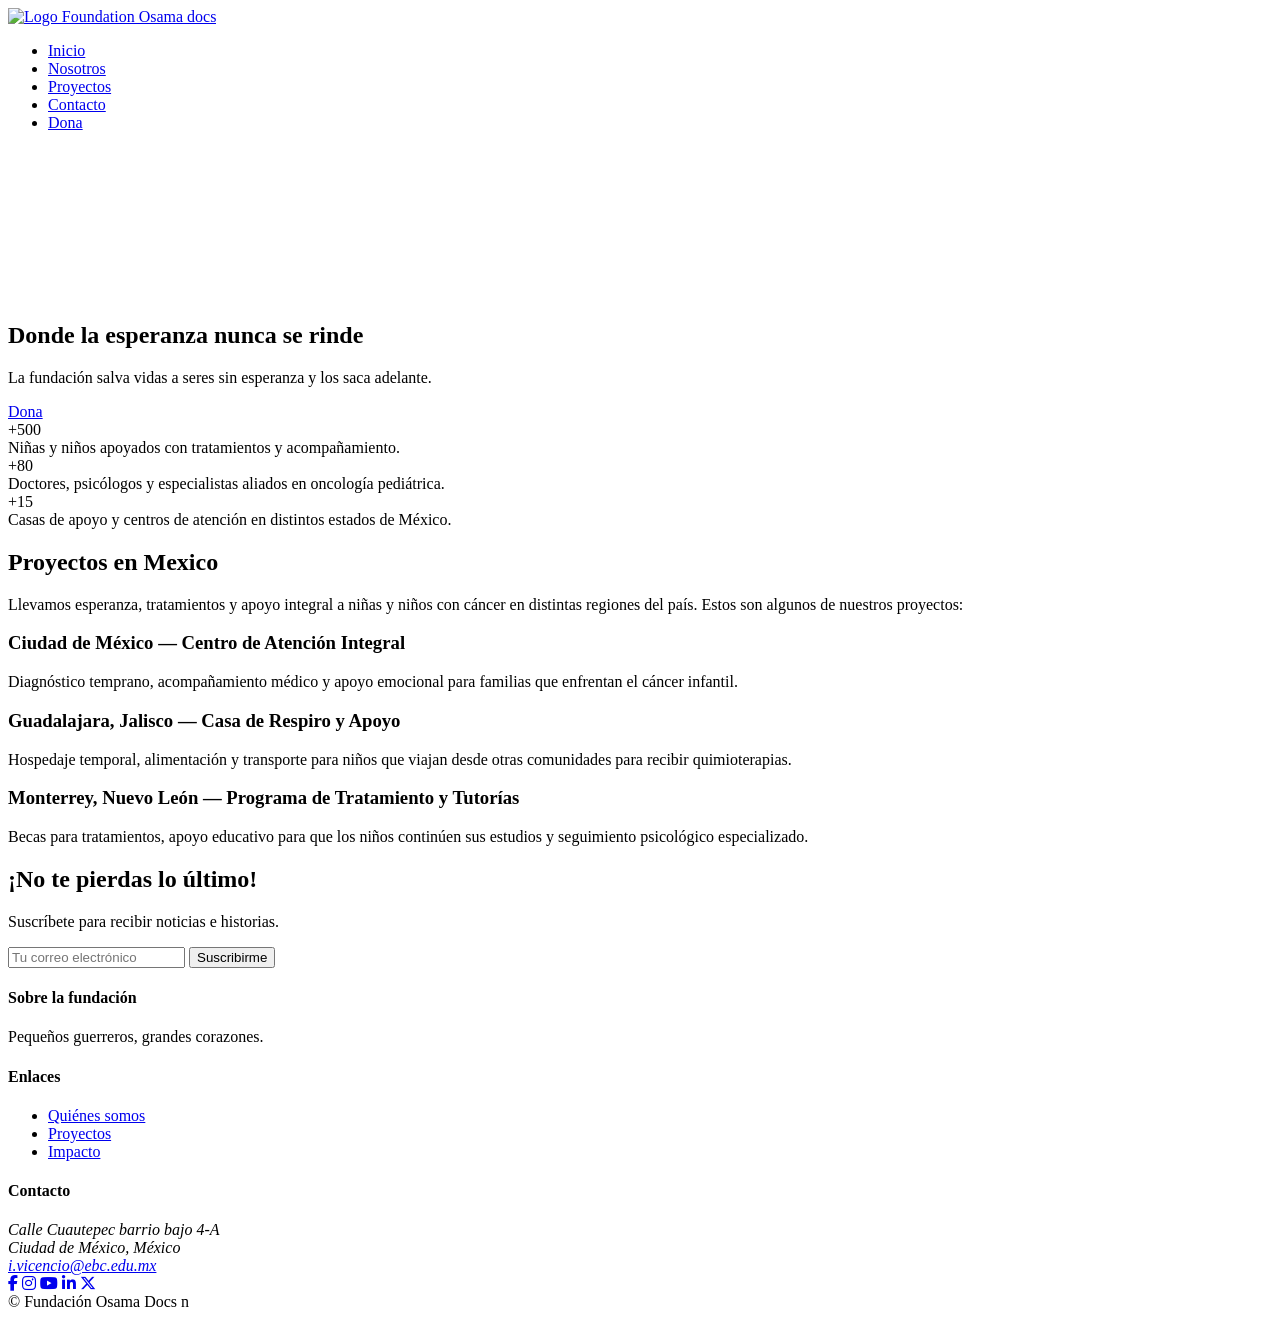
==== docs/index.html @ 4501be25 "renombrar" ====
<!DOCTYPE html>
<html>
<head>
<!--1. los metadatos-->
<meta charset="UTF-8">
<meta name="description" content="fundación para niños con cancer">
<meta name="keywords" content="ayudando a quienes lo necesitan" >
<meta name="author" content=“Ivan Vicencio“>
<meta name="viewport" content="width=device-width, initial-scale=1.0">
<!--2. titulo de la pagina que aparece en el buscador-->    
<title>Osama docs</title>

<link rel="icon" type="image/x-icon" href="/images/favicon.ico">

<link rel="stylesheet" href="https://cdnjs.cloudflare.com/ajax/libs/font-awesome/6.6.0/css/all.min.css">

<!--3. enlace al archivo CSS-->
<link href="https://fonts.googleapis.com/css2?family=Lobster&display=swap" rel="stylesheet">
<link rel="stylesheet" href="css/style.css">
</head>
<!--Hasta aca va el head-->
<body>
<header>
    <header class="header">
        <div class="container header-inner">
        <a   class="logo" href="#">
        <img src="IMG/ChatGPT Image 20 nov 2025, 11_57_57 a.m..png" alt="Logo Foundation Osama docs" height="100" />
       
    </a>

    <nav class="Inicio">
        <ul>
            <li><a href="#inicio">Inicio</a></li>
            <li><a href="#nosotros">Nosotros</a></li>
            <li><a href="#proyectos">Proyectos</a></li>
            <li><a href="#contacto">Contacto</a></li>
            <li><a class="btn-dona" href="https://docs.google.com/forms/d/e/1FAIpQLSfqZakAXtTPzuKsViz2CslLMV-MNXmVikUb8KixrgJTwh3ndQ/viewform?usp=dialog">Dona</a></li>
        </ul>
    </nav>
    </div>
    </header>

<main>

  <!--Hero con Video-->
    <section class="hero video-hero">
      <video class="hero-video"  id="heroVideo" autoplay loop playsinline>
        <source src="IMG/ScreenRecording_11-11-2025 12-46-41_1.mov" type="video/mp4"/>
      </video>

      <div class="hero-overlay"></div>

      <div class="hero-content container">
        <div class="hero-text">
          <h1>Donde la esperanza nunca se rinde</h1>
          <p>La fundación salva vidas a seres sin esperanza y los saca adelante.</p>
          <div class="hero-actions">
            <a class="btn primary" href="https://docs.google.com/forms/d/e/1FAIpQLSfqZakAXtTPzuKsViz2CslLMV-MNXmVikUb8KixrgJTwh3ndQ/viewform?usp=dialog">Dona</a>
          </div>
        </div>
      </section>


      <div class="stats-grid">
          <div class="stat">
            <div class="stat-number">+500</div>
            <div class="stat-label">Niñas y niños apoyados con tratamientos y acompañamiento.</div>
          </div>
          <div class="stat">
            <div class="stat-number">+80</div>
            <div class="stat-label">Doctores, psicólogos y especialistas aliados en oncología pediátrica.</div>
          </div>
          <div class="stat">
            <div class="stat-number">+15</div>
            <div class="stat-label">Casas de apoyo y centros de atención en distintos estados de México.</div>
          </div>
        </div>
      </div>
    </section>

    <section id="proyectos" class="projects container">
      <h2>Proyectos en Mexico</h2>
      <p class="lead">Llevamos esperanza, tratamientos y apoyo integral a niñas y niños con cáncer en distintas regiones del país. Estos son algunos de nuestros proyectos:
</p>

      <div class="project-cards">
        <article class="card">
          <div class="card-img" id="Cdmx"></div>
          <div class="card-body">
            <h3>Ciudad de México — Centro de Atención Integral</h3>
            <p>Diagnóstico temprano, acompañamiento médico y apoyo emocional para familias que enfrentan el cáncer infantil.</p>
          </div>
        </article>
        <article class="card">
          <div class="card-img" id="Guadalajara"></div>
          <div class="card-body">
            <h3>Guadalajara, Jalisco — Casa de Respiro y Apoyo</h3>
            <p>Hospedaje temporal, alimentación y transporte para niños que viajan desde otras comunidades para recibir quimioterapias.</p>
          </div>
        </article>
        <article class="card">
          <div class="card-img" id="Monterrey"></div>
          <div class="card-body">
            <h3>Monterrey, Nuevo León — Programa de Tratamiento y Tutorías</h3>
            <p>Becas para tratamientos, apoyo educativo para que los niños continúen sus estudios y seguimiento psicológico especializado.</p>
          </div>
        </article>
      </div>
    </section>


        <section id="contacto" class="newsletter">
      <div class="container newsletter-inner">
        <div>
          <h2>¡No te pierdas lo último!</h2>
          <p>Suscríbete para recibir noticias e historias.</p>
        </div>
        <form id="subscribeForm" class="subscribe-form" novalidate>
          <input id="email" type="email" placeholder="Tu correo electrónico" required />
          <button class="btn primary" type="submit">Suscribirme</button>
        </form>
        <div id="formMessage" class="form-message"></div>
    
    

</main>
<footer class="site-footer">
    <div class="container footer-inner">
      <div class="footer-col">
        <h4>Sobre la fundación</h4>
        <p>Pequeños guerreros, grandes corazones.</p>
      </div>
      <div class="footer-col">
        <h4>Enlaces</h4>
        <ul>
          <li><a href="#quienes">Quiénes somos</a></li>
          <li><a href="#proyectos">Proyectos</a></li>
          <li><a href="#impacto">Impacto</a></li>
        </ul>
      </div>
      <div class="footer-col">
        <h4>Contacto</h4>
        <address>
          Calle Cuautepec barrio bajo 4-A<br/>Ciudad de México, México<br/>
          <a href="mailto:yurintelligence@outlook.com">i.vicencio@ebc.edu.mx</a>
        </address>
      </div>
    </div>
    <!-- Redes sociales -->
  <div class="footer-social">
    <div class="container social-icons">
      <a href="https://www.facebook.com/freshyboy23" aria-label="Facebook"><i class="fab fa-facebook-f"></i></a>
      <a href="https://www.instagram.com/freshhyyyyyyy/" aria-label="Instagram"><i class="fa-brands fa-instagram"></i></a>
      <a href="https://www.youtube.com/@freshyyyyboy" aria-label="YouTube"><i class="fa-brands fa-youtube"></i></a>
      <a href="https://www.linkedin.com/in/ivan-vicencio-rivera-269172357/" aria-label="LinkedIn"><i class="fa-brands fa-linkedin-in"></i></a>
      <a href="https://x.com/freshyusoslimey" aria-label="X (Twitter)"><i class="fa-brands fa-x-twitter"></i></a>
     
    </div>
  </div>
    <div class="footer-bottom">
      <div class="container">©️ <span id="anio"></span> Fundación Osama Docs n</div>
    </div>
  </footer>

</script src="JS/script.js"></body></script>

</body>
</html> 
<!--Me costo mucho generar mi video y poderlo pegar en mi pagina web, me desespere un poco pero estoy satisfecho con el resultado-->
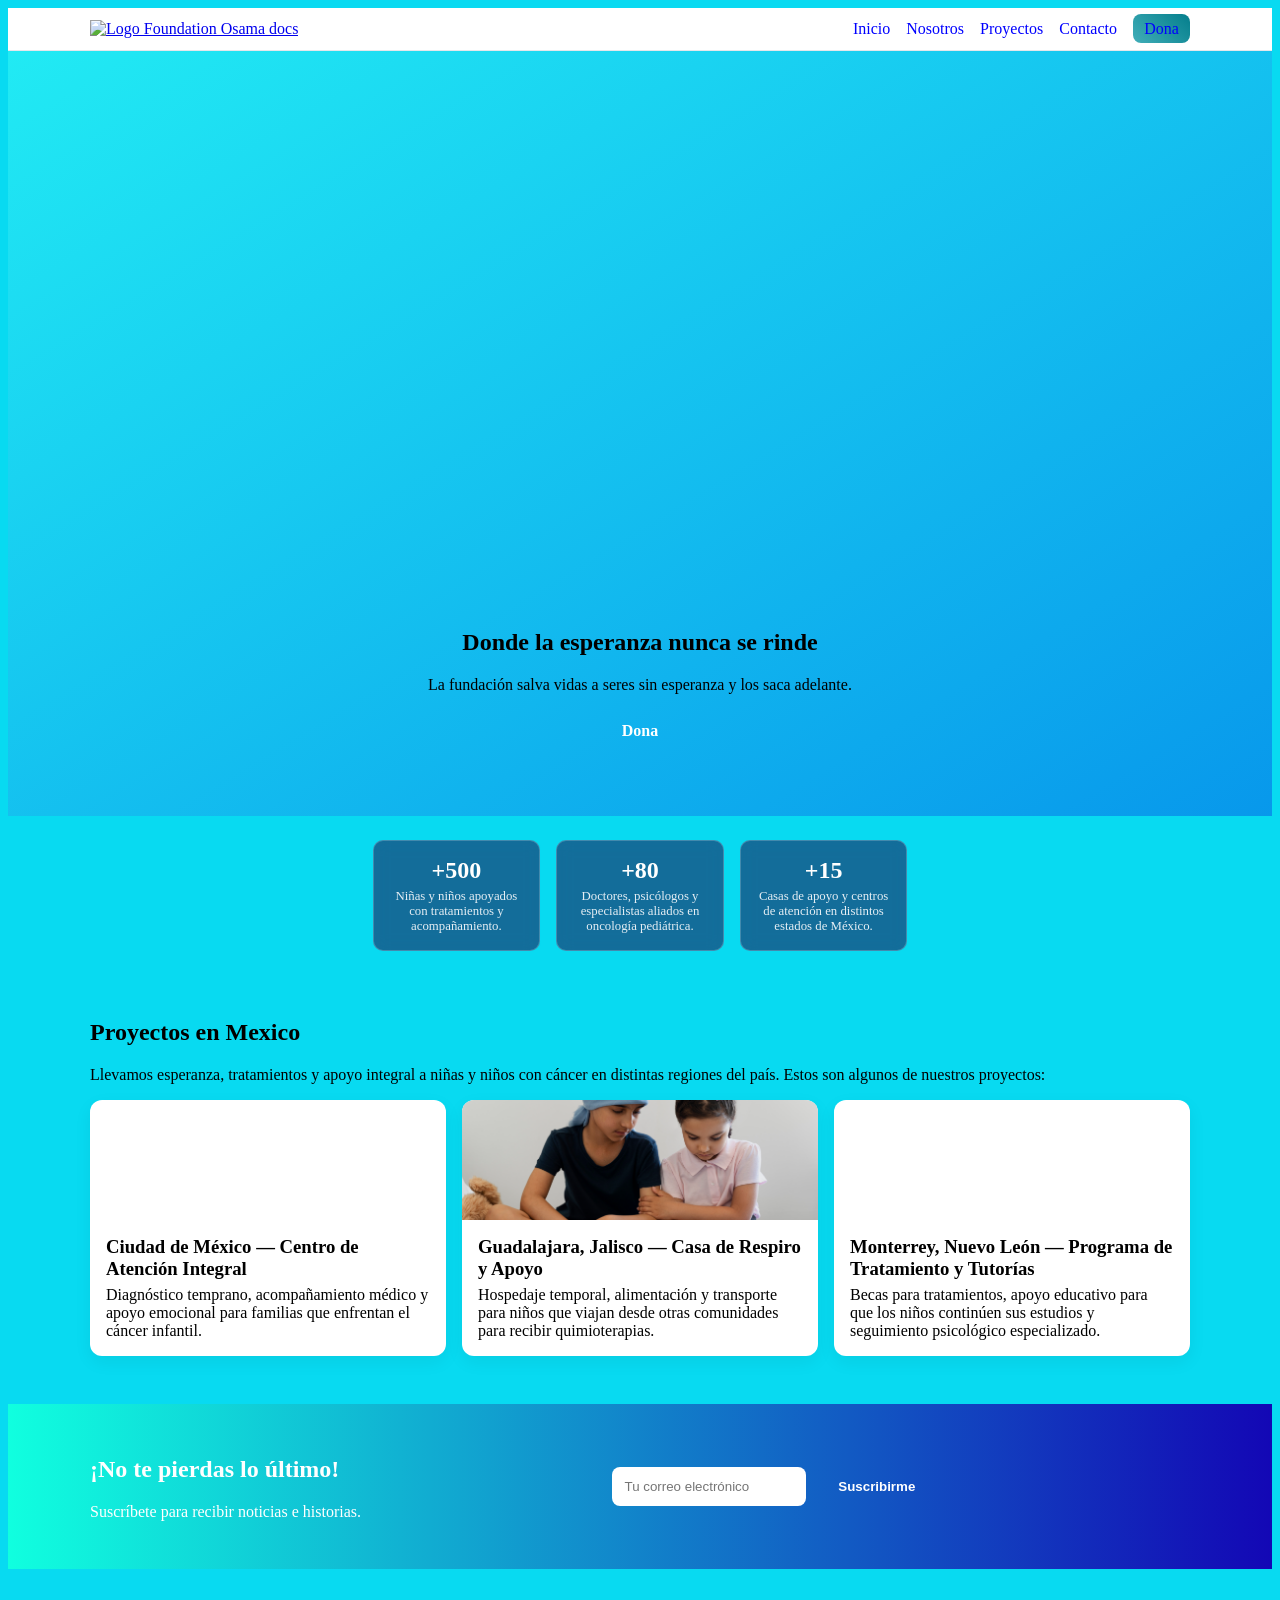
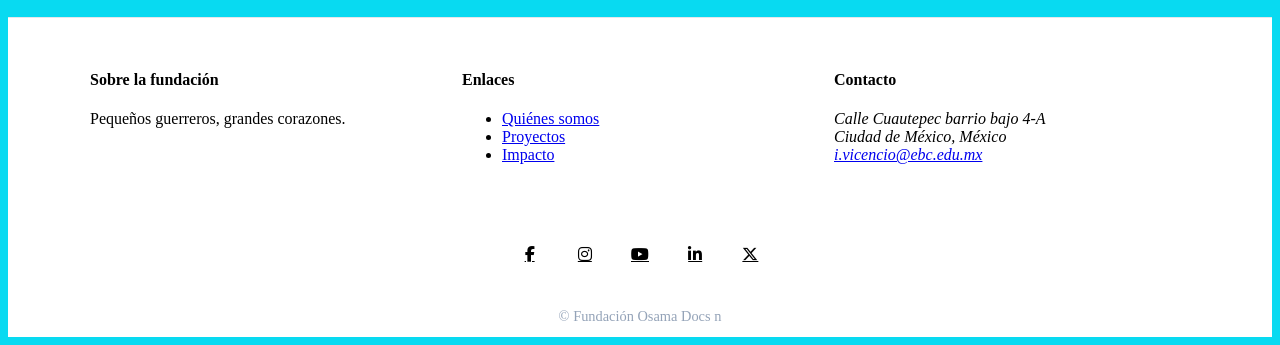
==== commit 81209416: "Update index.html" ====
--- a/docs/index.html
+++ b/docs/index.html
@@ -16,7 +16,7 @@
 
 <!--3. enlace al archivo CSS-->
 <link href="https://fonts.googleapis.com/css2?family=Lobster&display=swap" rel="stylesheet">
-<link rel="stylesheet" href="css/style.css">
+<link rel="stylesheet" href="CSS/style.css">
 </head>
 <!--Hasta aca va el head-->
 <body>
@@ -166,4 +166,4 @@
 
 </body>
 </html> 
-<!--Me costo mucho generar mi video y poderlo pegar en mi pagina web, me desespere un poco pero estoy satisfecho con el resultado-->+<!--Me costo mucho generar mi video y poderlo pegar en mi pagina web, me desespere un poco pero estoy satisfecho con el resultado-->
--- a/docs/CSS/style.css
+++ b/docs/CSS/style.css
@@ -0,0 +1,321 @@
+/* Estilos generales para el diseño */
+•⁠  ⁠{
+    margin: 0;
+    padding: 0;
+    box-sizing: border-box;
+    font-family: "Lobster", sans-serif;
+}
+
+html {
+    scroll-behavior: smooth;
+}
+
+
+body {
+    line-height: 1.6s;
+    color: #000000;
+    background-color: #08daf1;
+}
+
+.container {
+    max-width: 1100px;
+    margin: 0 auto;
+    padding: 0 1 rem;
+}
+
+
+.header {
+  background:#ffffff;
+  border-bottom:1px solid #e5e7eb;
+  position:sticky;
+  top:0;
+  z-index:100;
+}
+
+.logo h1 {
+    font-size: 1.8rem;
+}
+
+.header-inner {
+  display:flex;
+  justify-content:space-between;
+  align-items:center;
+  padding:0.75rem 0;
+}
+.Inicio ul {
+  list-style:none;
+  display:flex;
+  gap:1rem;
+  margin:0;
+  padding:0;
+  align-items:center;
+}
+.Inicio a {
+    color:blue; 
+    text-decoration:none; 
+    font-weight:500;
+}
+
+.Inicio a:hover {color: #ca1a9b;
+
+}
+.btn-dona {
+  background:linear-gradient(45deg, #41aeb8, #047e8c);
+  color:#fff;
+  padding:0.4rem 0.7rem;
+  border-radius:8px;
+}
+
+.video-hero {
+  position: relative;
+  width: 100%;
+  height: 85vh;
+  min-height: 700px;
+  overflow: hidden;
+}
+
+.hero-video {
+  position: absolute;
+  top: 0;
+  left: 0;
+  width: 100%;
+  height: 100%;
+  object-fit: cover;
+  z-index: 0;
+}
+
+.hero-overlay {
+  position: absolute;
+  inset: 0;
+  background: linear-gradient(to bottom right, rgba(50, 245, 245, 0.6), rgba(7, 22, 224, 0.338));
+  z-index: 1;
+}
+.hero-content {
+  position: absolute;
+  bottom: 2rem;
+  left: 50%;
+  transform: translateX(-50%);
+  z-index: 2;
+  text-align: center;
+  width: 100%;
+  padding: 0 1rem;
+}
+
+.hero-actions {
+  display: flex;
+  gap: 1rem;
+  justify-content: center;
+  flex-wrap: wrap;
+  margin-bottom: 2rem;
+}
+
+.btn {
+  display: inline-block;
+  border: none;
+  border-radius: 8px;
+  padding: 0.75rem 1.5rem;
+  font-weight: 600;
+  cursor: pointer;
+  text-decoration: none;
+  transition: all 0.3s ease;
+}
+
+.btn.primary {
+  background: linear-gradient(45deg, var(--orange), var(--orange-light));
+  color: #fff;
+}
+
+.btn.primary:hover {
+  transform: translateY(-2px);
+  box-shadow: 0 8px 16px rgba(255, 107, 60, 0.3);
+}
+
+.btn.outline {
+  background: transparent;
+  border: 2px solid #fff;
+  color: #fff;
+}
+
+.btn.outline:hover {
+  background: rgba(255, 255, 255, 0.1);
+  transform: translateY(-2px);
+}
+
+/* Stats */
+.stats-grid {
+  display: flex;
+  gap: 1rem;
+  justify-content: center;
+  flex-wrap: wrap;
+  margin-top: 1.5rem;
+}
+
+.stat {
+  flex: 0 1 140px;
+  background: rgba(29, 31, 91, 0.578);
+  border-radius: 10px;
+  padding: 1rem 0.8rem;
+  text-align: center;
+  backdrop-filter: blur(8px);
+  border: 1px solid rgba(255, 255, 255, 0.2);
+}
+
+.stat-number {
+  font-size: 1.5rem;
+  font-weight: 700;
+  color: #fff;
+  margin-bottom: 0.3rem;
+}
+
+.stat-label {
+  font-size: 0.8rem;
+  color: #f1f5f9;
+  opacity: 0.95;
+}
+
+/* Projects */
+.projects {
+  padding:3rem 0;
+}
+
+.lead {
+  color:var(--muted);
+}
+
+.project-cards {
+  display:grid;
+  grid-template-columns:repeat(auto-fit,minmax(260px,1fr));
+  gap:1rem;
+  margin-top:1rem;
+}
+
+.card {
+  background:#fff;
+  border-radius:12px;
+  box-shadow:0 6px 18px rgba(0,0,0,0.06);
+  overflow:hidden;
+  transition:transform .2s;
+}
+
+.card:hover {
+  transform:translateY(-4px);
+}
+
+.card-img {
+  height:120px;
+  background:linear-gradient(135deg,var(--violet-light),var(--blue-light));
+  display:flex;
+  align-items:center;
+  justify-content:center;
+  color:#fff;
+  font-weight:600;
+}
+
+.card-body {
+  padding:1rem;
+}
+
+.card-body h3 {
+  margin:0 0 0.4rem;
+}
+
+.card-body p {
+  color:var(--muted);
+  margin:0;
+}
+
+#Cdmx {
+  background-image: url('../IMG/ChatGPT\ Image\ 20\ nov\ 2025\,\ 11_57_57\ a.m..png');
+  background-size: cover;
+  background-position: center;
+}
+#Guadalajara {
+  background-image: url('../IMG/lol.jpg');
+  background-size: cover;
+  background-position: center;
+}
+#Monterrey {
+  background-image: url('../IMG/comunion.jpg');
+  background-size: cover;
+  background-position: center;
+}
+
+.newsletter {
+  padding:2rem 0;
+  background:linear-gradient(90deg, #10ffdf 0%, #1307b5 100%);
+  color:#fff;
+}
+.newsletter-inner {
+  display:flex;
+  flex-wrap:wrap;
+  justify-content:space-between;
+  align-items:center;
+  gap:1rem;
+}
+.subscribe-form {display:flex; gap:0.5rem;}
+.subscribe-form input {
+  padding:0.6rem 0.8rem;
+  border-radius:8px;
+  border:none;
+  outline:none;
+}
+.form-message {margin-top:0.6rem;}
+
+/* Footer */
+/* (Estilos para el pie de página del sitio web.) */
+.site-footer {
+  background:#fff;
+  border-top:1px solid #e5e7eb;
+  color:var(--muted);
+  margin-top:3rem;
+}
+.footer-inner {
+  display:grid;
+  grid-template-columns:repeat(auto-fit,minmax(220px,1fr));
+  gap:1rem;
+  padding:2rem 0;
+}
+
+.footer-social {
+  padding: 1.5rem 0;
+}
+
+.social-icons {
+  display: flex;
+  justify-content: center;
+  gap: 1.2rem;
+}
+
+.social-icons a {
+  color: var(--violet);
+  border: 1.5px solid var(--violet);
+  width: 36px;
+  height: 36px;
+  border-radius: 8px;
+  display: flex;
+  align-items: center;
+  justify-content: center;
+  transition: all 0.25s ease;
+}
+
+.social-icons a:hover {
+  border-color: var(--orange);
+  color: var(--orange);
+  background: rgba(255, 107, 60, 0.1);
+  transform: scale(1.05);
+}
+
+.footer-bottom {
+  text-align:center;
+  padding:0.75rem 0;
+  color:#94a3b8;
+  font-size:0.9rem;
+}
+
+@media(max-width:800px) {
+  .hero-text h1 {font-size:2rem;}
+  .stats-grid {justify-content:center;}
+  .main-nav {display:none; position:absolute; top:64px; right:1rem; background:#fff; padding:.5rem; border-radius:8px; box-shadow:0 6px 18px rgba(0,0,0,0.1);}
+  .main-nav ul {flex-direction:column; gap:0;}
+  .menu-toggle {display:block;}
+}
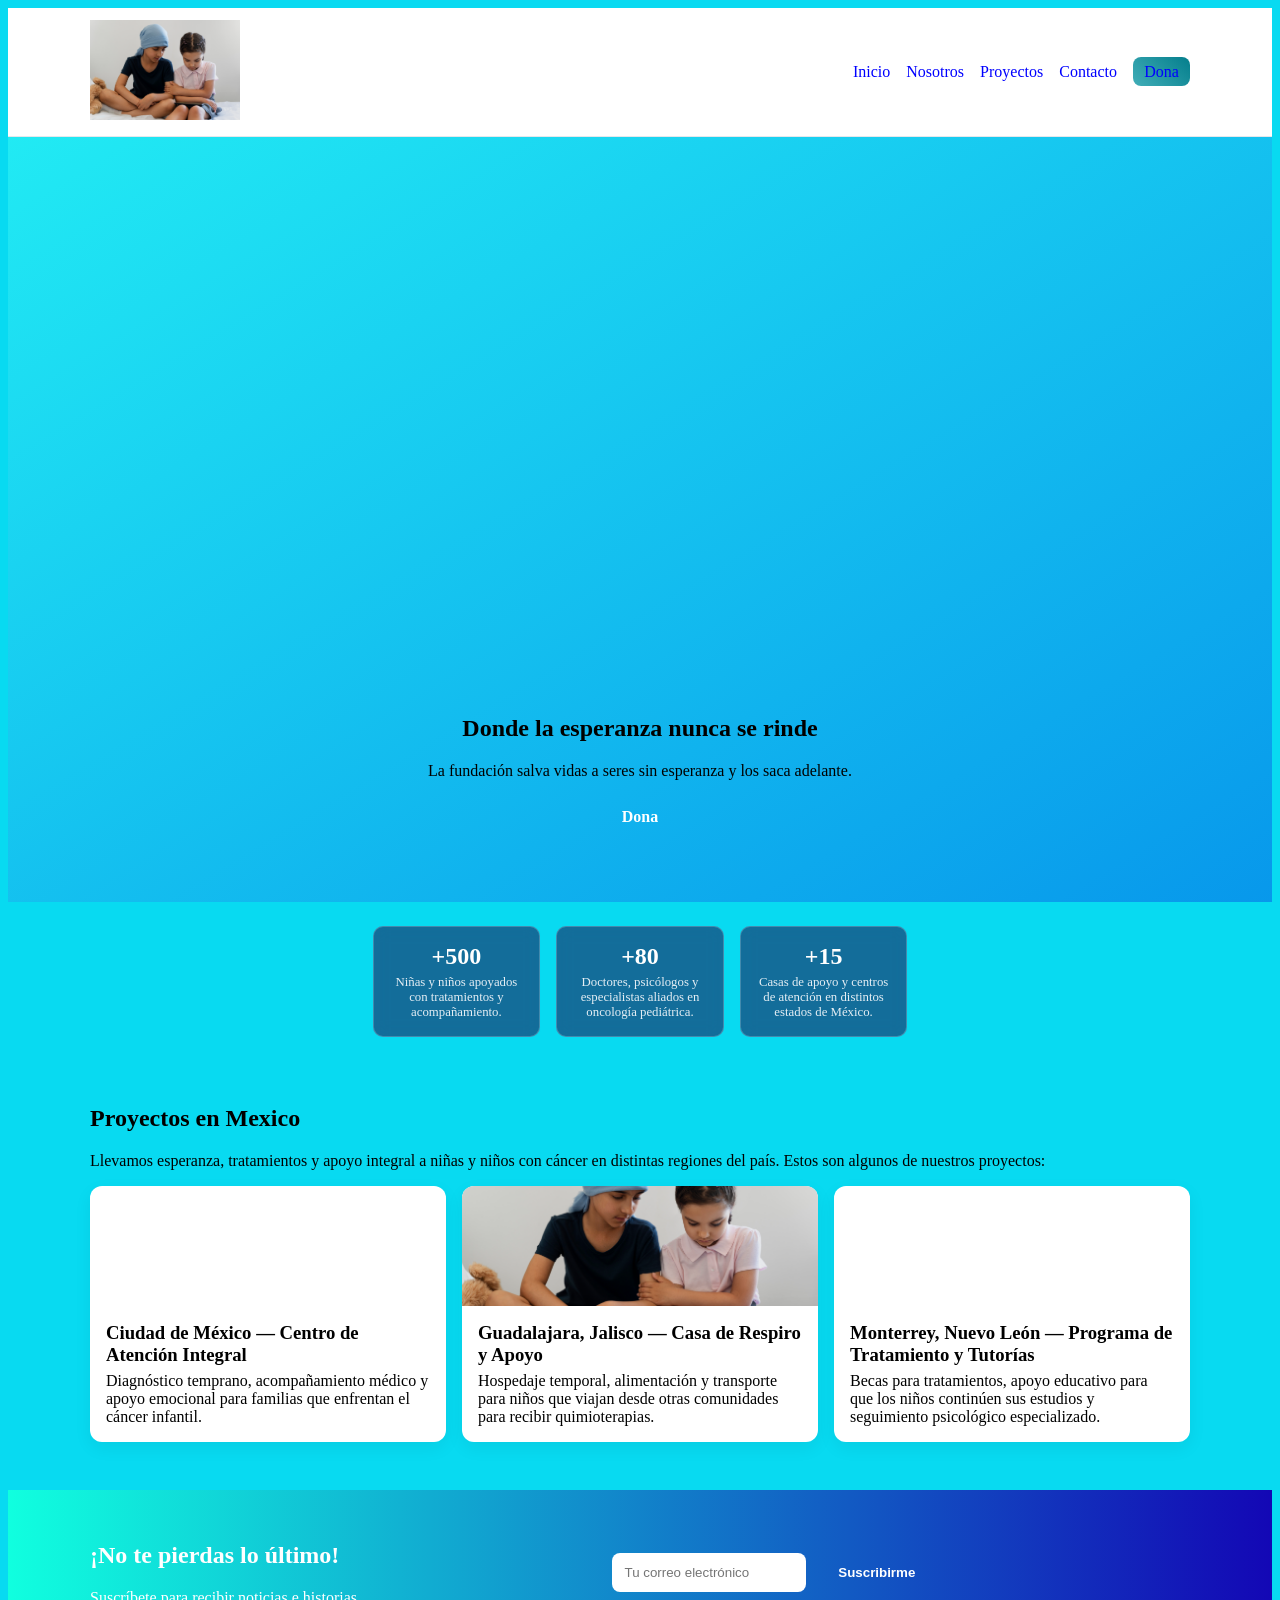
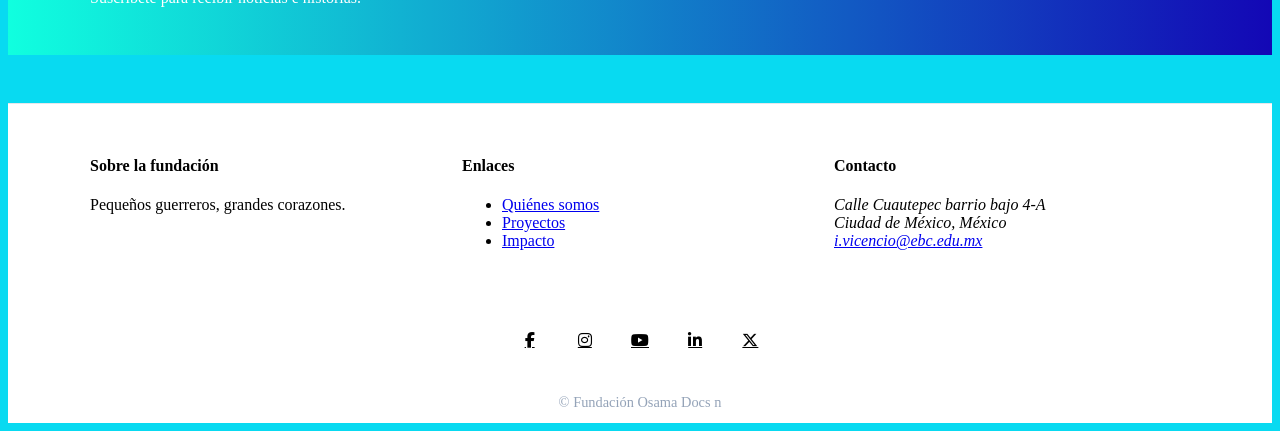
==== commit 6a091a57: "Update logo image source in index.html" ====
--- a/docs/index.html
+++ b/docs/index.html
@@ -24,7 +24,7 @@
     <header class="header">
         <div class="container header-inner">
         <a   class="logo" href="#">
-        <img src="IMG/ChatGPT Image 20 nov 2025, 11_57_57 a.m..png" alt="Logo Foundation Osama docs" height="100" />
+        <img src="IMG/lol.jpg" alt="Logo Foundation Osama docs" height="100" />
        
     </a>
 
@@ -162,7 +162,7 @@
     </div>
   </footer>
 
-</script src="JS/script.js"></body></script>
+</script src="script.js"></body></script>
 
 </body>
 </html> 
